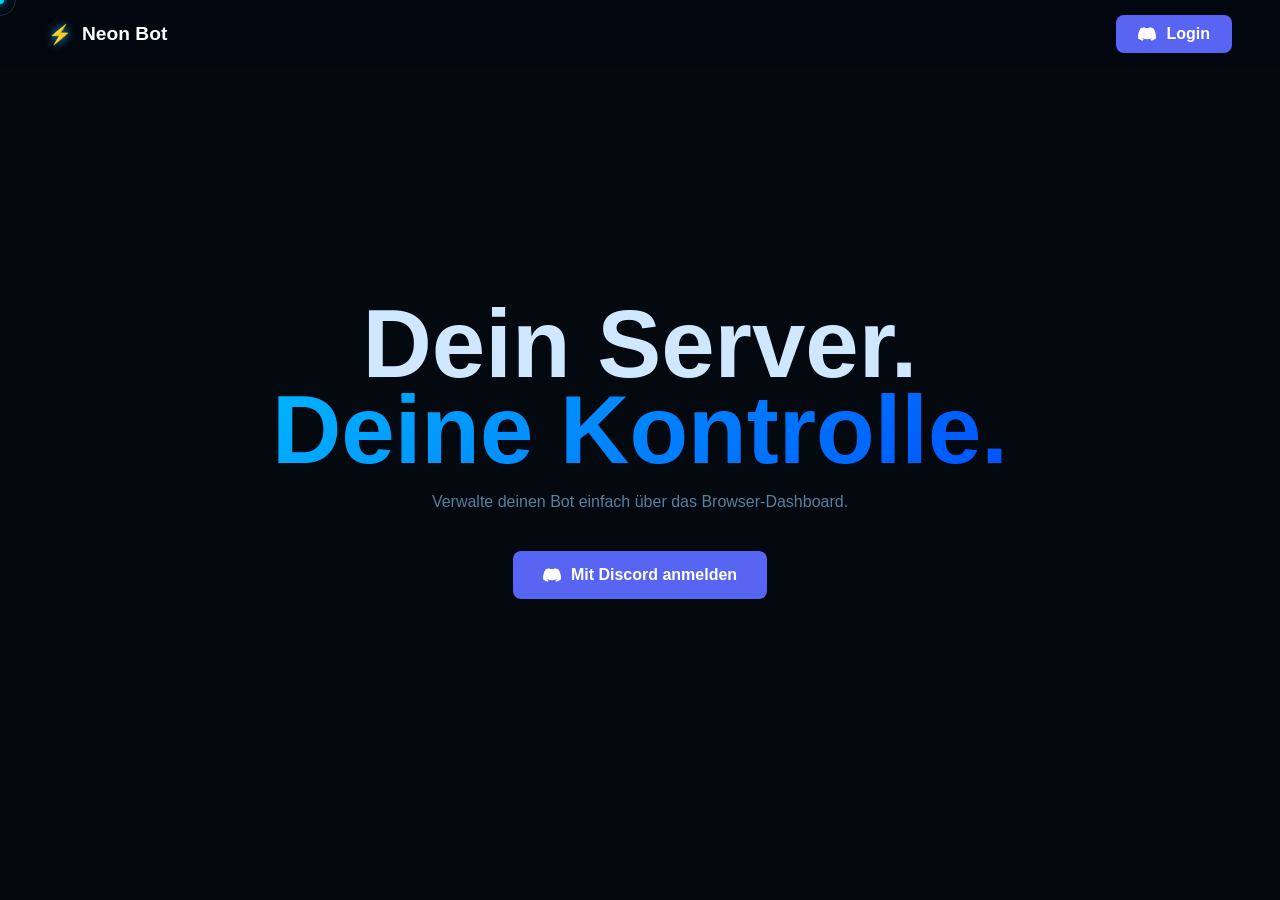
==== html/home.html @ b2eeb60b "Initial NeonBot commit - Slash Commands & Dashboard" ====
﻿<!DOCTYPE html><html lang="de"><head><meta charset="UTF-8"><title>Neon Bot</title><style>*,*::before,*::after{margin:0;padding:0;box-sizing:border-box}
:root{--bg:#04080f;--bg2:#060c18;--nav:#030710;--blue:#0052ff;--cyan:#00b4ff;--glow:#00d0ff;--t1:#d0e8ff;--t2:#5580a0;--t3:#1e3350;--b1:rgba(0,120,230,.12);--b2:rgba(0,180,255,.30);--card:rgba(4,14,36,.92);--red:#ff1a3a;--red2:#ff4d6a}
html,body{height:100%;overflow:hidden;font-family:'Syne',sans-serif;background:var(--bg);color:var(--t1);cursor:none}
#dot{position:fixed;z-index:9999;pointer-events:none;width:8px;height:8px;border-radius:50%;background:var(--glow);box-shadow:0 0 10px var(--glow);transform:translate(-50%,-50%);transition:width .13s,height .13s}
#ring{position:fixed;z-index:9998;pointer-events:none;width:32px;height:32px;border-radius:50%;border:1.5px solid rgba(0,180,255,.28);transform:translate(-50%,-50%)}
#bg{position:fixed;inset:0;z-index:0;pointer-events:none}.grid{position:absolute;inset:0;background-image:linear-gradient(rgba(0,100,220,.02) 1px,transparent 1px),linear-gradient(90deg,rgba(0,100,220,.02) 1px,transparent 1px);background-size:60px 60px}
.navbar{position:fixed;top:0;left:0;right:0;z-index:200;height:68px;display:flex;align-items:center;justify-content:space-between;padding:0 48px;background:rgba(3,7,16,.9);backdrop-filter:blur(10px)}
.nav-logo{display:flex;align-items:center;gap:10px;font-size:1.2rem;font-weight:800;color:#fff}.bolt{color:var(--cyan);text-shadow:0 0 10px var(--cyan)}
.btn-login{display:inline-flex;align-items:center;gap:10px;padding:10px 22px;background:#5865f2;color:#fff;border-radius:8px;font-weight:700;text-decoration:none;transition:0.2s;border:none;cursor:pointer}
.btn-login:hover{background:#4752c4;transform:translateY(-2px)}
.btn-login svg{width:18px;height:18px;fill:currentColor}
.view{position:fixed;inset:0;display:flex;flex-direction:column;align-items:center;justify-content:center;text-align:center}
.hero-title{font-size:clamp(3rem,8vw,6rem);font-weight:800;line-height:0.9;margin-bottom:20px}
.t-glow{background:linear-gradient(135deg,var(--cyan),var(--blue));-webkit-background-clip:text;-webkit-text-fill-color:transparent}
.unavail-center{z-index:20;text-align:center}.unavail-title{font-size:3rem;font-weight:800;margin-bottom:10px}.unavail-sub{color:var(--t2);margin-bottom:30px}
.unavail-back{padding:10px 20px;border:1px solid var(--red);color:var(--red);border-radius:8px;text-decoration:none;transition:0.2s}
.unavail-back:hover{background:rgba(255,26,58,0.1)}</style></head><body>
<div id="bg"><div class="grid"></div><div class="hscan"></div></div><div id="dot"></div><div id="ring"></div>
<div class="navbar"><div class="nav-logo"><span class="bolt">⚡</span> Neon Bot</div><div class="nav-right"><a href="/login" class="btn-login"><svg viewBox="0 0 24 24"><path d="M20.317 4.37a19.791 19.791 0 0 0-4.885-1.515.074.074 0 0 0-.079.037c-.21.375-.444.864-.608 1.25a18.27 18.27 0 0 0-5.487 0 12.64 12.64 0 0 0-.617-1.25.077.077 0 0 0-.079-.037A19.736 19.736 0 0 0 3.677 4.37a.07.07 0 0 0-.032.027C.533 9.046-.32 13.58.099 18.057c.002.022.015.042.031.056a19.9 19.9 0 0 0 5.993 3.03.078.078 0 0 0 .084-.028c.462-.63.874-1.295 1.226-1.994.021-.04.001-.088-.041-.104a13.1 13.1 0 0 1-1.872-.892.077.077 0 0 1-.008-.128 10.2 10.2 0 0 0 .372-.292.074.074 0 0 1 .077-.01c3.928 1.793 8.18 1.793 12.062 0a.074.074 0 0 1 .078.01c.12.098.246.198.373.292a.077.077 0 0 1-.006.127 12.299 12.299 0 0 1-1.873.892.077.077 0 0 0-.041.107c.36.698.772 1.362 1.225 1.993a.076.076 0 0 0 .084.028 19.839 19.839 0 0 0 6.002-3.03.077.077 0 0 0 .032-.054c.5-5.177-.838-9.674-3.549-13.66a.061.061 0 0 0-.031-.03z"/></svg> Login</a></div></div>
<div class="view active"><h1 class="hero-title"><span class="t-white">Dein Server.</span><br><span class="t-glow">Deine Kontrolle.</span></h1><p style="color:var(--t2);margin-bottom:40px">Verwalte deinen Bot einfach über das Browser-Dashboard.</p><a href="/login" class="btn-login" style="padding:15px 30px"><svg viewBox="0 0 24 24"><path d="M20.317 4.37a19.791 19.791 0 0 0-4.885-1.515.074.074 0 0 0-.079.037c-.21.375-.444.864-.608 1.25a18.27 18.27 0 0 0-5.487 0 12.64 12.64 0 0 0-.617-1.25.077.077 0 0 0-.079-.037A19.736 19.736 0 0 0 3.677 4.37a.07.07 0 0 0-.032.027C.533 9.046-.32 13.58.099 18.057c.002.022.015.042.031.056a19.9 19.9 0 0 0 5.993 3.03.078.078 0 0 0 .084-.028c.462-.63.874-1.295 1.226-1.994.021-.04.001-.088-.041-.104a13.1 13.1 0 0 1-1.872-.892.077.077 0 0 1-.008-.128 10.2 10.2 0 0 0 .372-.292.074.074 0 0 1 .077-.01c3.928 1.793 8.18 1.793 12.062 0a.074.074 0 0 1 .078.01c.12.098.246.198.373.292a.077.077 0 0 1-.006.127 12.299 12.299 0 0 1-1.873.892.077.077 0 0 0-.041.107c.36.698.772 1.362 1.225 1.993a.076.076 0 0 0 .084.028 19.839 19.839 0 0 0 6.002-3.03.077.077 0 0 0 .032-.054c.5-5.177-.838-9.674-3.549-13.66a.061.061 0 0 0-.031-.03z"/></svg> Mit Discord anmelden</a></div>
<script>const dot=document.getElementById('dot');const ring=document.getElementById('ring');let mx=0,my=0,rx=0,ry=0;document.addEventListener('mousemove',e=>{mx=e.clientX;my=e.clientY});(function loop(){dot.style.left=mx+'px';dot.style.top=my+'px';rx+=(mx-rx)*.15;ry+=(my-ry)*.15;ring.style.left=rx+'px';ring.style.top=ry+'px';requestAnimationFrame(loop)})();</script></body></html>
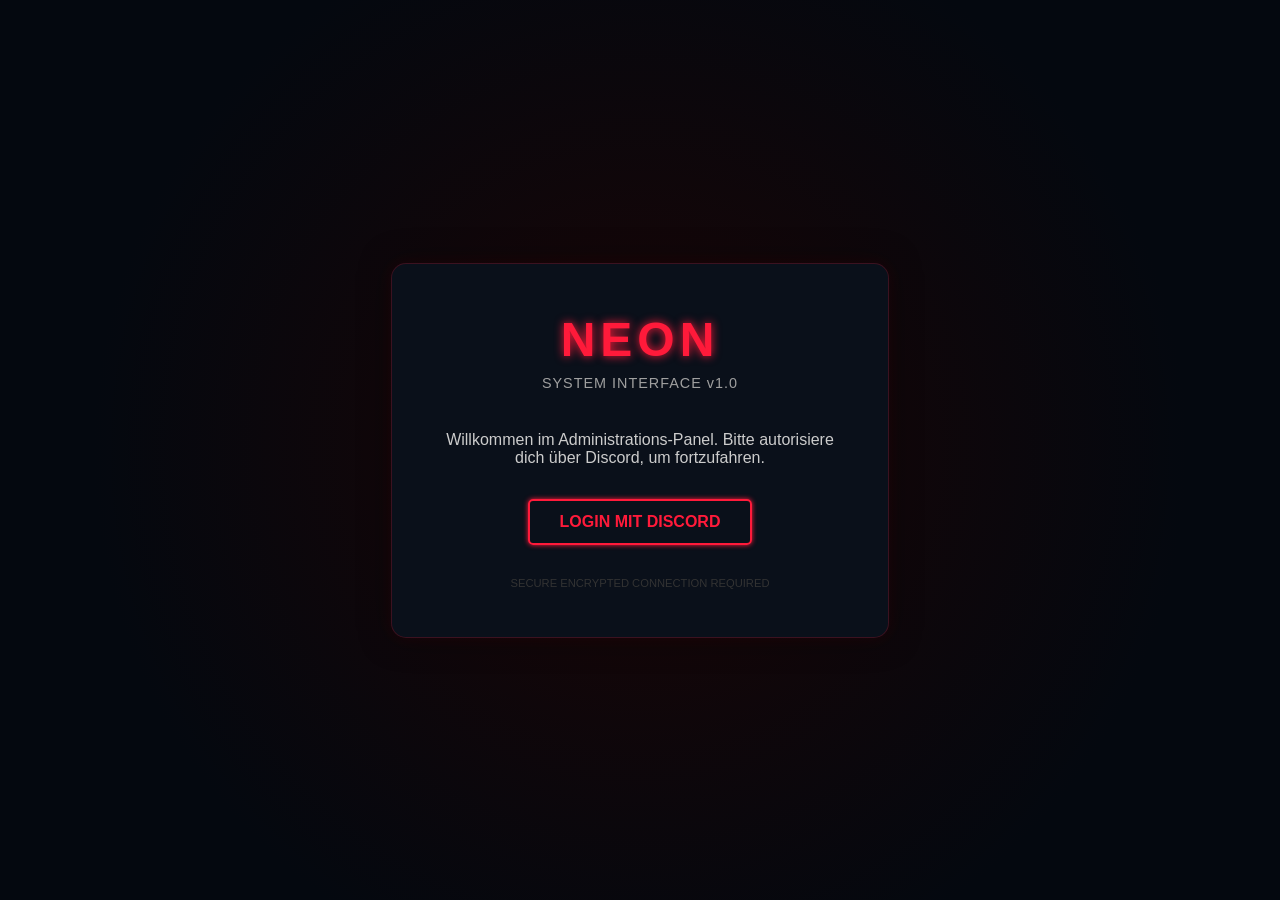
==== commit 630ec9fd: "Update: Dynamischer Login-Link und neues Neon-Design für home.html" ====
--- a/html/home.html
+++ b/html/home.html
@@ -1,21 +1,119 @@
-﻿<!DOCTYPE html><html lang="de"><head><meta charset="UTF-8"><title>Neon Bot</title><style>*,*::before,*::after{margin:0;padding:0;box-sizing:border-box}
-:root{--bg:#04080f;--bg2:#060c18;--nav:#030710;--blue:#0052ff;--cyan:#00b4ff;--glow:#00d0ff;--t1:#d0e8ff;--t2:#5580a0;--t3:#1e3350;--b1:rgba(0,120,230,.12);--b2:rgba(0,180,255,.30);--card:rgba(4,14,36,.92);--red:#ff1a3a;--red2:#ff4d6a}
-html,body{height:100%;overflow:hidden;font-family:'Syne',sans-serif;background:var(--bg);color:var(--t1);cursor:none}
-#dot{position:fixed;z-index:9999;pointer-events:none;width:8px;height:8px;border-radius:50%;background:var(--glow);box-shadow:0 0 10px var(--glow);transform:translate(-50%,-50%);transition:width .13s,height .13s}
-#ring{position:fixed;z-index:9998;pointer-events:none;width:32px;height:32px;border-radius:50%;border:1.5px solid rgba(0,180,255,.28);transform:translate(-50%,-50%)}
-#bg{position:fixed;inset:0;z-index:0;pointer-events:none}.grid{position:absolute;inset:0;background-image:linear-gradient(rgba(0,100,220,.02) 1px,transparent 1px),linear-gradient(90deg,rgba(0,100,220,.02) 1px,transparent 1px);background-size:60px 60px}
-.navbar{position:fixed;top:0;left:0;right:0;z-index:200;height:68px;display:flex;align-items:center;justify-content:space-between;padding:0 48px;background:rgba(3,7,16,.9);backdrop-filter:blur(10px)}
-.nav-logo{display:flex;align-items:center;gap:10px;font-size:1.2rem;font-weight:800;color:#fff}.bolt{color:var(--cyan);text-shadow:0 0 10px var(--cyan)}
-.btn-login{display:inline-flex;align-items:center;gap:10px;padding:10px 22px;background:#5865f2;color:#fff;border-radius:8px;font-weight:700;text-decoration:none;transition:0.2s;border:none;cursor:pointer}
-.btn-login:hover{background:#4752c4;transform:translateY(-2px)}
-.btn-login svg{width:18px;height:18px;fill:currentColor}
-.view{position:fixed;inset:0;display:flex;flex-direction:column;align-items:center;justify-content:center;text-align:center}
-.hero-title{font-size:clamp(3rem,8vw,6rem);font-weight:800;line-height:0.9;margin-bottom:20px}
-.t-glow{background:linear-gradient(135deg,var(--cyan),var(--blue));-webkit-background-clip:text;-webkit-text-fill-color:transparent}
-.unavail-center{z-index:20;text-align:center}.unavail-title{font-size:3rem;font-weight:800;margin-bottom:10px}.unavail-sub{color:var(--t2);margin-bottom:30px}
-.unavail-back{padding:10px 20px;border:1px solid var(--red);color:var(--red);border-radius:8px;text-decoration:none;transition:0.2s}
-.unavail-back:hover{background:rgba(255,26,58,0.1)}</style></head><body>
-<div id="bg"><div class="grid"></div><div class="hscan"></div></div><div id="dot"></div><div id="ring"></div>
-<div class="navbar"><div class="nav-logo"><span class="bolt">⚡</span> Neon Bot</div><div class="nav-right"><a href="/login" class="btn-login"><svg viewBox="0 0 24 24"><path d="M20.317 4.37a19.791 19.791 0 0 0-4.885-1.515.074.074 0 0 0-.079.037c-.21.375-.444.864-.608 1.25a18.27 18.27 0 0 0-5.487 0 12.64 12.64 0 0 0-.617-1.25.077.077 0 0 0-.079-.037A19.736 19.736 0 0 0 3.677 4.37a.07.07 0 0 0-.032.027C.533 9.046-.32 13.58.099 18.057c.002.022.015.042.031.056a19.9 19.9 0 0 0 5.993 3.03.078.078 0 0 0 .084-.028c.462-.63.874-1.295 1.226-1.994.021-.04.001-.088-.041-.104a13.1 13.1 0 0 1-1.872-.892.077.077 0 0 1-.008-.128 10.2 10.2 0 0 0 .372-.292.074.074 0 0 1 .077-.01c3.928 1.793 8.18 1.793 12.062 0a.074.074 0 0 1 .078.01c.12.098.246.198.373.292a.077.077 0 0 1-.006.127 12.299 12.299 0 0 1-1.873.892.077.077 0 0 0-.041.107c.36.698.772 1.362 1.225 1.993a.076.076 0 0 0 .084.028 19.839 19.839 0 0 0 6.002-3.03.077.077 0 0 0 .032-.054c.5-5.177-.838-9.674-3.549-13.66a.061.061 0 0 0-.031-.03z"/></svg> Login</a></div></div>
-<div class="view active"><h1 class="hero-title"><span class="t-white">Dein Server.</span><br><span class="t-glow">Deine Kontrolle.</span></h1><p style="color:var(--t2);margin-bottom:40px">Verwalte deinen Bot einfach über das Browser-Dashboard.</p><a href="/login" class="btn-login" style="padding:15px 30px"><svg viewBox="0 0 24 24"><path d="M20.317 4.37a19.791 19.791 0 0 0-4.885-1.515.074.074 0 0 0-.079.037c-.21.375-.444.864-.608 1.25a18.27 18.27 0 0 0-5.487 0 12.64 12.64 0 0 0-.617-1.25.077.077 0 0 0-.079-.037A19.736 19.736 0 0 0 3.677 4.37a.07.07 0 0 0-.032.027C.533 9.046-.32 13.58.099 18.057c.002.022.015.042.031.056a19.9 19.9 0 0 0 5.993 3.03.078.078 0 0 0 .084-.028c.462-.63.874-1.295 1.226-1.994.021-.04.001-.088-.041-.104a13.1 13.1 0 0 1-1.872-.892.077.077 0 0 1-.008-.128 10.2 10.2 0 0 0 .372-.292.074.074 0 0 1 .077-.01c3.928 1.793 8.18 1.793 12.062 0a.074.074 0 0 1 .078.01c.12.098.246.198.373.292a.077.077 0 0 1-.006.127 12.299 12.299 0 0 1-1.873.892.077.077 0 0 0-.041.107c.36.698.772 1.362 1.225 1.993a.076.076 0 0 0 .084.028 19.839 19.839 0 0 0 6.002-3.03.077.077 0 0 0 .032-.054c.5-5.177-.838-9.674-3.549-13.66a.061.061 0 0 0-.031-.03z"/></svg> Mit Discord anmelden</a></div>
-<script>const dot=document.getElementById('dot');const ring=document.getElementById('ring');let mx=0,my=0,rx=0,ry=0;document.addEventListener('mousemove',e=>{mx=e.clientX;my=e.clientY});(function loop(){dot.style.left=mx+'px';dot.style.top=my+'px';rx+=(mx-rx)*.15;ry+=(my-ry)*.15;ring.style.left=rx+'px';ring.style.top=ry+'px';requestAnimationFrame(loop)})();</script></body></html>
+﻿<!DOCTYPE html>
+<html lang="de">
+<head>
+    <meta charset="UTF-8">
+    <meta name="viewport" content="width=device-width, initial-scale=1.0">
+    <title>Neon Bot | Dashboard</title>
+    <style>
+        :root {
+            --neon-red: #ff1a3a;
+            --dark-bg: #04080f;
+            --panel-bg: #0a101a;
+            --text-gray: #a0a0a0;
+        }
+
+        body {
+            background-color: var(--dark-bg);
+            color: white;
+            font-family: 'Segoe UI', Tahoma, Geneva, Verdana, sans-serif;
+            margin: 0;
+            display: flex;
+            justify-content: center;
+            align-items: center;
+            height: 100vh;
+            overflow: hidden;
+        }
+
+        /* Hintergrund-Effekt */
+        body::before {
+            content: "";
+            position: absolute;
+            width: 100%;
+            height: 100%;
+            background: radial-gradient(circle at center, #1a0505 0%, transparent 70%);
+            z-index: -1;
+        }
+
+        .login-card {
+            background: var(--panel-bg);
+            padding: 3rem;
+            border-radius: 15px;
+            border: 1px solid rgba(255, 26, 58, 0.2);
+            box-shadow: 0 0 30px rgba(0, 0, 0, 0.5), 0 0 15px rgba(255, 26, 58, 0.1);
+            text-align: center;
+            max-width: 400px;
+            width: 90%;
+            backdrop-filter: blur(5px);
+        }
+
+        .logo {
+            font-size: 3rem;
+            font-weight: bold;
+            color: var(--neon-red);
+            text-transform: uppercase;
+            letter-spacing: 5px;
+            margin-bottom: 0.5rem;
+            text-shadow: 0 0 10px var(--neon-red);
+        }
+
+        .subtitle {
+            color: var(--text-gray);
+            font-size: 0.9rem;
+            margin-bottom: 2.5rem;
+            letter-spacing: 1px;
+        }
+
+        .btn-login {
+            display: inline-block;
+            background: transparent;
+            color: var(--neon-red);
+            text-decoration: none;
+            padding: 12px 30px;
+            border: 2px solid var(--neon-red);
+            border-radius: 5px;
+            font-weight: bold;
+            text-transform: uppercase;
+            transition: all 0.3s ease;
+            box-shadow: 0 0 5px var(--neon-red);
+        }
+
+        .btn-login:hover {
+            background: var(--neon-red);
+            color: white;
+            box-shadow: 0 0 20px var(--neon-red);
+            transform: translateY(-2px);
+        }
+
+        .footer-note {
+            margin-top: 2rem;
+            font-size: 0.7rem;
+            color: #333;
+        }
+
+        /* Kleine Animation für den Neon-Effekt */
+        @keyframes pulse {
+            0% { opacity: 1; }
+            50% { opacity: 0.8; }
+            100% { opacity: 1; }
+        }
+        .logo { animation: pulse 2s infinite; }
+
+    </style>
+</head>
+<body>
+
+    <div class="login-card">
+        <div class="logo">Neon</div>
+        <div class="subtitle">SYSTEM INTERFACE v1.0</div>
+        
+        <p style="margin-bottom: 2rem; color: #ccc;">Willkommen im Administrations-Panel. Bitte autorisiere dich über Discord, um fortzufahren.</p>
+        
+        <a href="{{ url_for('login') }}" class="btn-login">Login mit Discord</a>
+
+        <div class="footer-note">
+            SECURE ENCRYPTED CONNECTION REQUIRED
+        </div>
+    </div>
+
+</body>
+</html>
